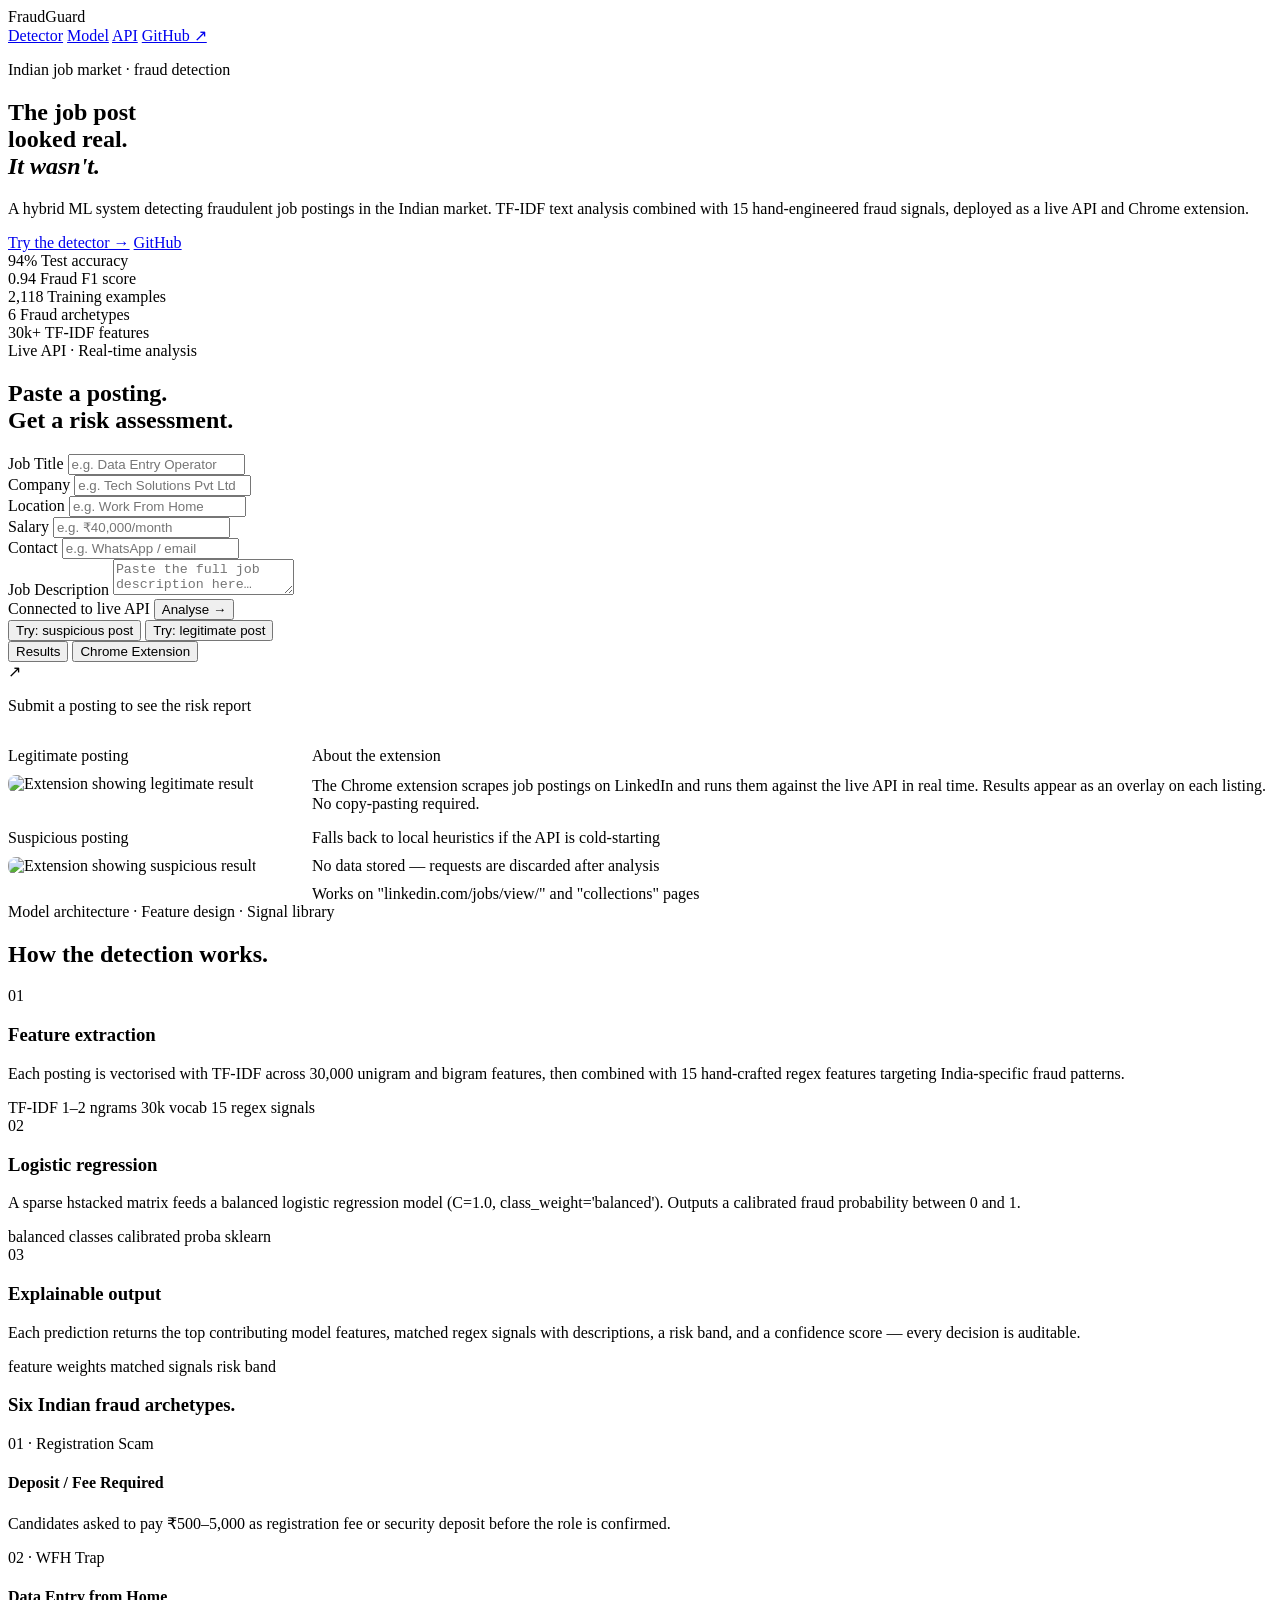
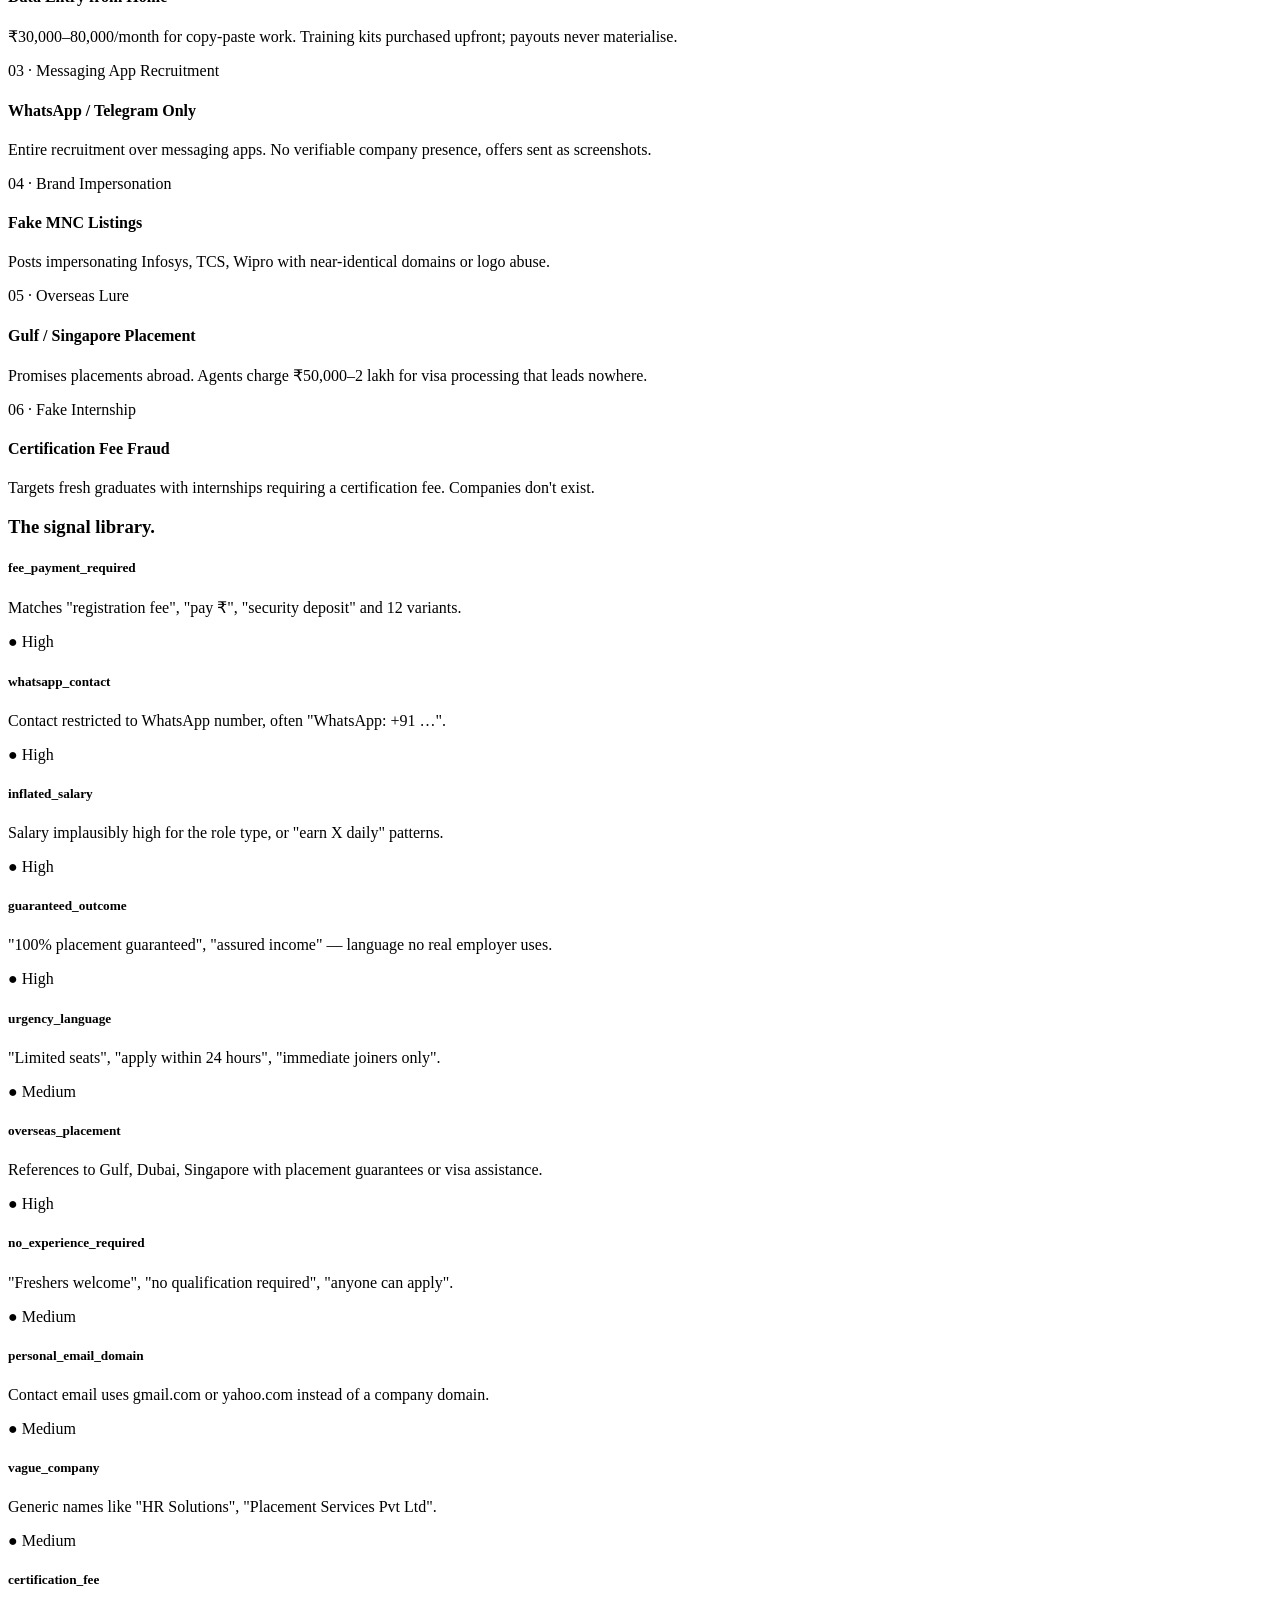
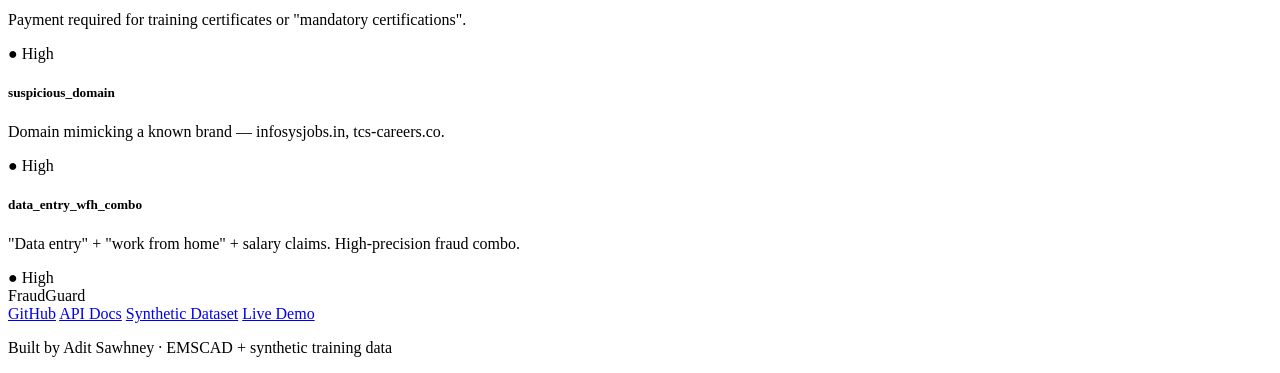
==== docs/index.html @ 1cb0fa7d "add kaggle dataset link" ====
<!DOCTYPE html>
<html lang="en">
<head>
  <meta charset="UTF-8" />
  <meta name="viewport" content="width=device-width, initial-scale=1.0" />
  <title>FraudGuard — Indian Job Fraud Detection</title>

  <link rel="preconnect" href="https://fonts.googleapis.com">
  <link rel="preconnect" href="https://fonts.gstatic.com" crossorigin>
  <link href="https://fonts.googleapis.com/css2?family=Playfair+Display:ital,wght@0,600;0,700;1,400;1,600&family=DM+Sans:opsz,wght@9..40,300;9..40,400;9..40,500&family=DM+Mono:wght@400;500&display=swap" rel="stylesheet">

  <!-- Global -->
  <link rel="stylesheet" href="css/tokens.css">
  <link rel="stylesheet" href="css/base.css">

  <!-- Per-screen -->
  <link rel="stylesheet" href="screens/screen1.css">
  <link rel="stylesheet" href="screens/screen2.css">
  <link rel="stylesheet" href="screens/screen3.css">
</head>
<body>

  <!-- Nav -->
  <nav class="nav">
    <div class="container nav__inner">
      <span class="nav__logo">Fraud<span>Guard</span></span>
      <div class="nav__links">
        <a href="#screen2">Detector</a>
        <a href="#screen3">Model</a>
        <a href="https://fraud-job-detector-1mdz.onrender.com/docs" target="_blank">API</a>
        <a href="https://github.com/aditsawhney/Fraud-Job-Detector" target="_blank">GitHub ↗</a>
      </div>
    </div>
  </nav>

  <!-- Screen 1: Hero -->
  <section id="screen1">
    <div class="s1__body">
      <div class="container">
        <p class="s1__label">Indian job market · fraud detection</p>
        <h1 class="s1__title">
          The job post<br>looked real.<br><em>It wasn't.</em>
        </h1>
        <p class="s1__sub">
          A hybrid ML system detecting fraudulent job postings in the Indian market.
          TF-IDF text analysis combined with 15 hand-engineered fraud signals,
          deployed as a live API and Chrome extension.
        </p>
        <div class="s1__actions">
          <a href="#screen2" class="btn btn--primary">Try the detector →</a>
          <a href="https://github.com/aditsawhney/Fraud-Job-Detector" target="_blank" class="btn btn--outline">GitHub</a>
        </div>
      </div>
    </div>
    <div class="s1__stats">
      <div class="s1__stat">
        <span class="s1__stat-val">94%</span>
        <span class="s1__stat-label">Test accuracy</span>
      </div>
      <div class="s1__stat">
        <span class="s1__stat-val">0.94</span>
        <span class="s1__stat-label">Fraud F1 score</span>
      </div>
      <div class="s1__stat">
        <span class="s1__stat-val">2,118</span>
        <span class="s1__stat-label">Training examples</span>
      </div>
      <div class="s1__stat">
        <span class="s1__stat-val">6</span>
        <span class="s1__stat-label">Fraud archetypes</span>
      </div>
      <div class="s1__stat">
        <span class="s1__stat-val">30k+</span>
        <span class="s1__stat-label">TF-IDF features</span>
      </div>
    </div>
  </section>

  <!-- Screen 2: Detector + Extension -->
  <section id="screen2">
    <div class="container">
      <div class="s2__header">
        <span class="s2__label">Live API · Real-time analysis</span>
        <h2 class="s2__title">Paste a posting.<br>Get a risk assessment.</h2>
      </div>
      <div class="s2__grid">

        <!-- Input form -->
        <div class="s2__form-card">
          <div class="s2__form-grid">
            <div class="field">
              <label>Job Title</label>
              <input type="text" id="inp-title" placeholder="e.g. Data Entry Operator" />
            </div>
            <div class="field">
              <label>Company</label>
              <input type="text" id="inp-company" placeholder="e.g. Tech Solutions Pvt Ltd" />
            </div>
            <div class="field">
              <label>Location</label>
              <input type="text" id="inp-location" placeholder="e.g. Work From Home" />
            </div>
            <div class="field">
              <label>Salary</label>
              <input type="text" id="inp-salary" placeholder="e.g. ₹40,000/month" />
            </div>
            <div class="field field--full">
              <label>Contact</label>
              <input type="text" id="inp-contact" placeholder="e.g. WhatsApp / email" />
            </div>
            <div class="field field--full">
              <label>Job Description</label>
              <textarea id="inp-description" placeholder="Paste the full job description here…"></textarea>
            </div>
          </div>
          <div class="s2__form-footer">
            <span class="s2__form-note">Connected to live API</span>
            <button class="btn btn--primary" id="analyze-btn">Analyse →</button>
          </div>
          <div class="s2__examples">
            <button class="s2__example-btn" onclick="loadExample('fraud')">Try: suspicious post</button>
            <button class="s2__example-btn" onclick="loadExample('legit')">Try: legitimate post</button>
          </div>
        </div>

        <!-- Tabs: Results / Extension -->
        <div class="s2__right">
          <div class="s2__tabs">
            <button class="s2__tab active" onclick="switchTab('results', this)">Results</button>
            <button class="s2__tab" onclick="switchTab('extension', this)">Chrome Extension</button>
          </div>

          <div class="s2__panel active" id="tab-results">
            <div id="result-idle" class="s2__result-idle">
              <div class="s2__result-idle-icon">↗</div>
              <p>Submit a posting to see the risk report</p>
            </div>
            <div id="result-content" style="display:none"></div>
          </div>

          <div class="s2__panel" id="tab-extension">
            <div class="s2__ext-panel">
              <div style="display:grid; grid-template-columns:280px 1fr; gap:24px; align-items:start;">
                <div>
                  <p class="ext-mockup-label" style="margin-bottom:10px;">Legitimate posting</p>
                  <img src="images/real.png" alt="Extension showing legitimate result" style="width:100%; border-radius:8px; border:1px solid var(--border); margin-bottom:20px;">
                  <p class="ext-mockup-label" style="margin-bottom:10px;">Suspicious posting</p>
                  <img src="images/suspicious.png" alt="Extension showing suspicious result" style="width:100%; border-radius:8px; border:1px solid var(--border);">
                </div>
                <div>
                    <p class="ext-mockup-label" style="margin-bottom:12px;">About the extension</p>
                    <p class="ext-context" style="border:none; padding:0; margin:0 0 16px 0;">
                      The Chrome extension scrapes job postings on LinkedIn and runs them against the live API in real time. Results appear as an overlay on each listing. No copy-pasting required.
                    </p>
                    <div style="display:flex; flex-direction:column; gap:10px;">
                      <p class="ext-context" style="border:none; padding:0; margin:0;">Falls back to local heuristics if the API is cold-starting</p>
                      <p class="ext-context" style="border:none; padding:0; margin:0;">No data stored — requests are discarded after analysis</p>
                      <p class="ext-context" style="border:none; padding:0; margin:0;">Works on "linkedin.com/jobs/view/" and "collections" pages</p>
                    </div>
                  </div>
              </div>
            </div>
          </div>
        </div>

      </div>
    </div>
  </section>

  <!-- Screen 3: Model + Archetypes + Signals + Footer -->
  <section id="screen3">
    <div class="container">

      <span class="s3__label">Model architecture · Feature design · Signal library</span>
      <h2 class="s3__title">How the detection works.</h2>

      <div class="s3__steps">
        <div class="s3__step">
          <div class="s3__step-num">01</div>
          <h3>Feature extraction</h3>
          <p>Each posting is vectorised with TF-IDF across 30,000 unigram and bigram features, then combined with 15 hand-crafted regex features targeting India-specific fraud patterns.</p>
          <div class="s3__step-tags">
            <span class="s3__tag">TF-IDF 1–2 ngrams</span>
            <span class="s3__tag">30k vocab</span>
            <span class="s3__tag">15 regex signals</span>
          </div>
        </div>
        <div class="s3__step">
          <div class="s3__step-num">02</div>
          <h3>Logistic regression</h3>
          <p>A sparse hstacked matrix feeds a balanced logistic regression model (C=1.0, class_weight='balanced'). Outputs a calibrated fraud probability between 0 and 1.</p>
          <div class="s3__step-tags">
            <span class="s3__tag">balanced classes</span>
            <span class="s3__tag">calibrated proba</span>
            <span class="s3__tag">sklearn</span>
          </div>
        </div>
        <div class="s3__step">
          <div class="s3__step-num">03</div>
          <h3>Explainable output</h3>
          <p>Each prediction returns the top contributing model features, matched regex signals with descriptions, a risk band, and a confidence score — every decision is auditable.</p>
          <div class="s3__step-tags">
            <span class="s3__tag">feature weights</span>
            <span class="s3__tag">matched signals</span>
            <span class="s3__tag">risk band</span>
          </div>
        </div>
      </div>

      <h3 class="s3__sub-title">Six Indian fraud archetypes.</h3>
      <div class="s3__archetypes">
        <div class="s3__archetype">
          <span class="s3__archetype-num">01 · Registration Scam</span>
          <h4>Deposit / Fee Required</h4>
          <p>Candidates asked to pay ₹500–5,000 as registration fee or security deposit before the role is confirmed.</p>
        </div>
        <div class="s3__archetype">
          <span class="s3__archetype-num">02 · WFH Trap</span>
          <h4>Data Entry from Home</h4>
          <p>₹30,000–80,000/month for copy-paste work. Training kits purchased upfront; payouts never materialise.</p>
        </div>
        <div class="s3__archetype">
          <span class="s3__archetype-num">03 · Messaging App Recruitment</span>
          <h4>WhatsApp / Telegram Only</h4>
          <p>Entire recruitment over messaging apps. No verifiable company presence, offers sent as screenshots.</p>
        </div>
        <div class="s3__archetype">
          <span class="s3__archetype-num">04 · Brand Impersonation</span>
          <h4>Fake MNC Listings</h4>
          <p>Posts impersonating Infosys, TCS, Wipro with near-identical domains or logo abuse.</p>
        </div>
        <div class="s3__archetype">
          <span class="s3__archetype-num">05 · Overseas Lure</span>
          <h4>Gulf / Singapore Placement</h4>
          <p>Promises placements abroad. Agents charge ₹50,000–2 lakh for visa processing that leads nowhere.</p>
        </div>
        <div class="s3__archetype">
          <span class="s3__archetype-num">06 · Fake Internship</span>
          <h4>Certification Fee Fraud</h4>
          <p>Targets fresh graduates with internships requiring a certification fee. Companies don't exist.</p>
        </div>
      </div>

      <h3 class="s3__sub-title">The signal library.</h3>
      <div class="s3__signals">
        <div class="s3__signal">
          <h5>fee_payment_required</h5>
          <p>Matches "registration fee", "pay ₹", "security deposit" and 12 variants.</p>
          <div class="s3__signal-sev s3__signal-sev--high">● High</div>
        </div>
        <div class="s3__signal">
          <h5>whatsapp_contact</h5>
          <p>Contact restricted to WhatsApp number, often "WhatsApp: +91 …".</p>
          <div class="s3__signal-sev s3__signal-sev--high">● High</div>
        </div>
        <div class="s3__signal">
          <h5>inflated_salary</h5>
          <p>Salary implausibly high for the role type, or "earn X daily" patterns.</p>
          <div class="s3__signal-sev s3__signal-sev--high">● High</div>
        </div>
        <div class="s3__signal">
          <h5>guaranteed_outcome</h5>
          <p>"100% placement guaranteed", "assured income" — language no real employer uses.</p>
          <div class="s3__signal-sev s3__signal-sev--high">● High</div>
        </div>
        <div class="s3__signal">
          <h5>urgency_language</h5>
          <p>"Limited seats", "apply within 24 hours", "immediate joiners only".</p>
          <div class="s3__signal-sev s3__signal-sev--medium">● Medium</div>
        </div>
        <div class="s3__signal">
          <h5>overseas_placement</h5>
          <p>References to Gulf, Dubai, Singapore with placement guarantees or visa assistance.</p>
          <div class="s3__signal-sev s3__signal-sev--high">● High</div>
        </div>
        <div class="s3__signal">
          <h5>no_experience_required</h5>
          <p>"Freshers welcome", "no qualification required", "anyone can apply".</p>
          <div class="s3__signal-sev s3__signal-sev--medium">● Medium</div>
        </div>
        <div class="s3__signal">
          <h5>personal_email_domain</h5>
          <p>Contact email uses gmail.com or yahoo.com instead of a company domain.</p>
          <div class="s3__signal-sev s3__signal-sev--medium">● Medium</div>
        </div>
        <div class="s3__signal">
          <h5>vague_company</h5>
          <p>Generic names like "HR Solutions", "Placement Services Pvt Ltd".</p>
          <div class="s3__signal-sev s3__signal-sev--medium">● Medium</div>
        </div>
        <div class="s3__signal">
          <h5>certification_fee</h5>
          <p>Payment required for training certificates or "mandatory certifications".</p>
          <div class="s3__signal-sev s3__signal-sev--high">● High</div>
        </div>
        <div class="s3__signal">
          <h5>suspicious_domain</h5>
          <p>Domain mimicking a known brand — infosysjobs.in, tcs-careers.co.</p>
          <div class="s3__signal-sev s3__signal-sev--high">● High</div>
        </div>
        <div class="s3__signal">
          <h5>data_entry_wfh_combo</h5>
          <p>"Data entry" + "work from home" + salary claims. High-precision fraud combo.</p>
          <div class="s3__signal-sev s3__signal-sev--high">● High</div>
        </div>
      </div>

      <div class="s3__footer">
        <div class="s3__footer-logo">Fraud<span>Guard</span></div>
        <div class="s3__footer-links">
          <a href="https://github.com/aditsawhney/Fraud-Job-Detector" target="_blank">GitHub</a>
          <a href="https://fraud-job-detector-1mdz.onrender.com/docs" target="_blank">API Docs</a>
          <a href="https://www.kaggle.com/datasets/aditsawhney/indian-job-fraud-dataset" target="_blank">Synthetic Dataset</a>
          <a href="#screen2">Live Demo</a>
        </div>
        <p class="s3__footer-copy">Built by Adit Sawhney · EMSCAD + synthetic training data</p>
      </div>

    </div>
  </section>

  <script src="js/detector.js"></script>

</body>
</html>
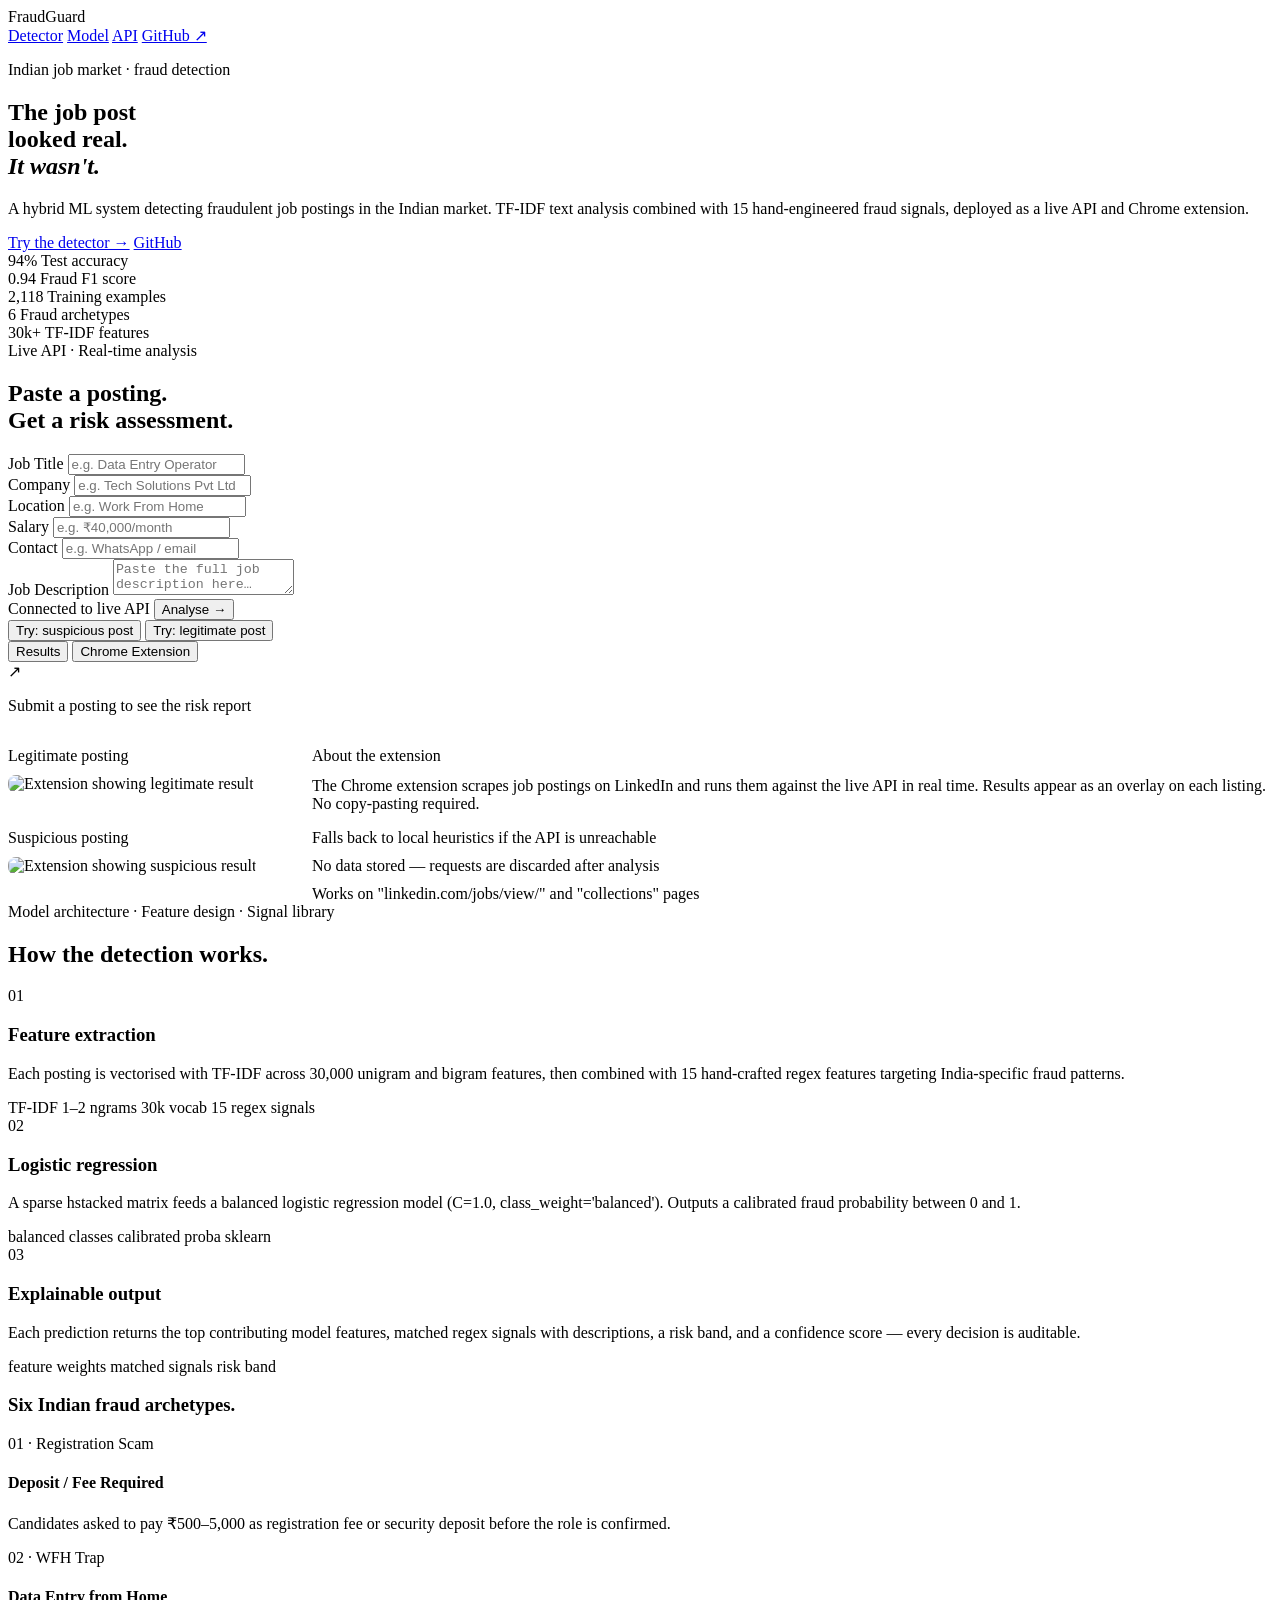
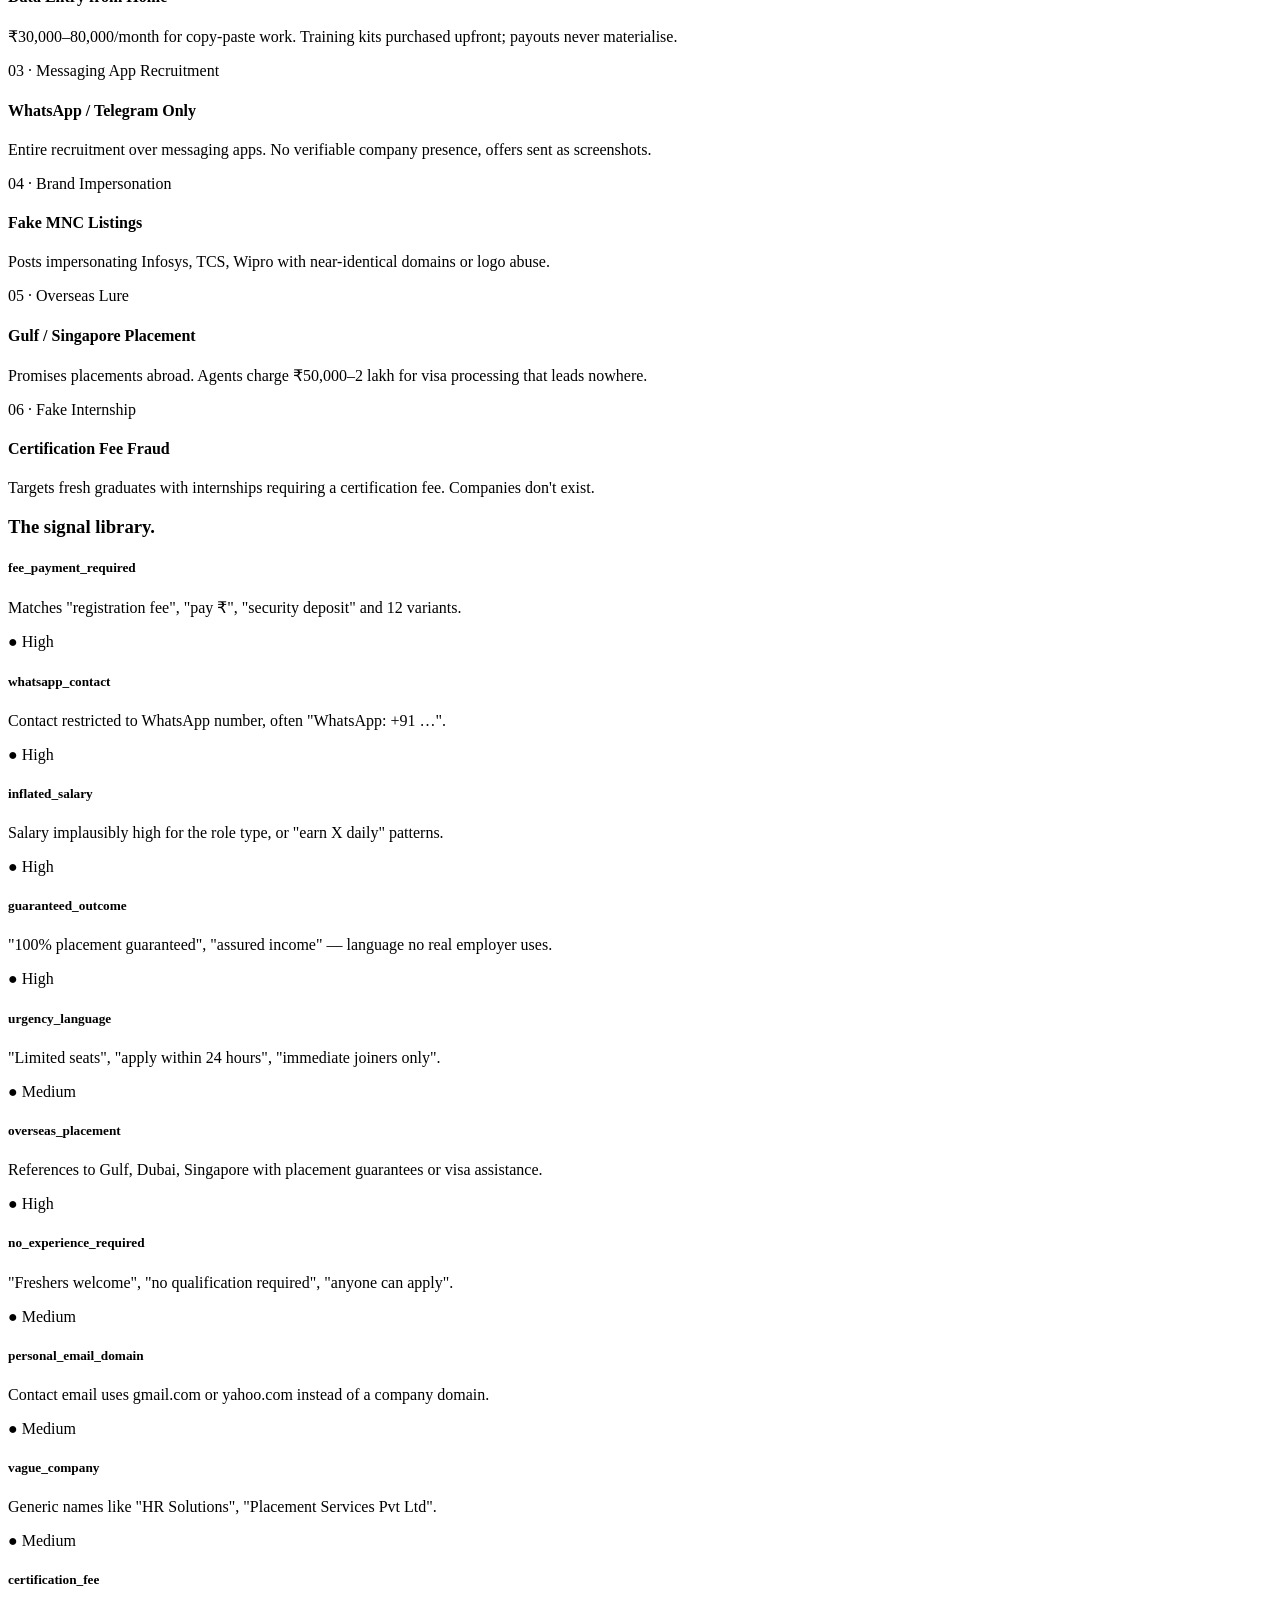
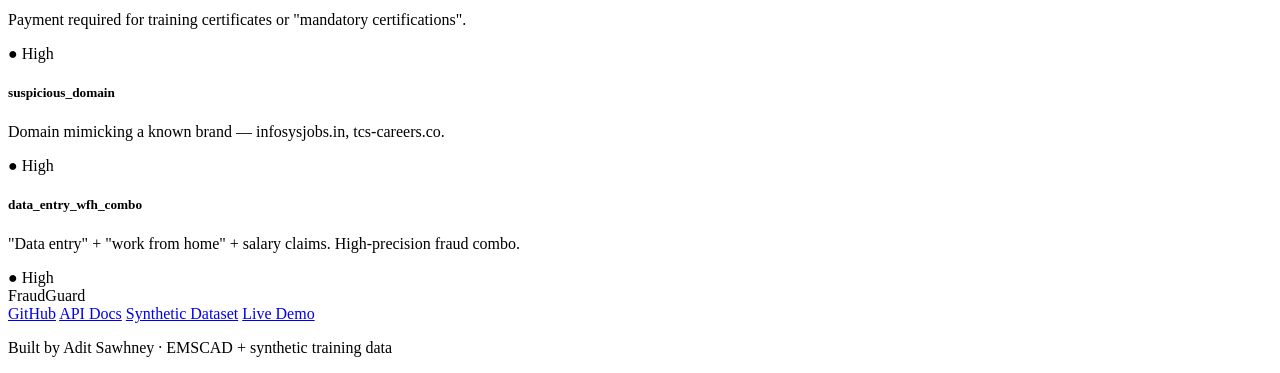
==== commit 4e77ee86: "Point site, extension and README at Railway backend" ====
--- a/docs/index.html
+++ b/docs/index.html
@@ -27,7 +27,7 @@
       <div class="nav__links">
         <a href="#screen2">Detector</a>
         <a href="#screen3">Model</a>
-        <a href="https://fraud-job-detector-1mdz.onrender.com/docs" target="_blank">API</a>
+        <a href="https://fraudguard-production-c4a437a7.up.railway.app/docs" target="_blank">API</a>
         <a href="https://github.com/aditsawhney/Fraud-Job-Detector" target="_blank">GitHub ↗</a>
       </div>
     </div>
@@ -143,9 +143,9 @@
               <div style="display:grid; grid-template-columns:280px 1fr; gap:24px; align-items:start;">
                 <div>
                   <p class="ext-mockup-label" style="margin-bottom:10px;">Legitimate posting</p>
-                  <img src="images/real.png" alt="Extension showing legitimate result" style="width:100%; border-radius:8px; border:1px solid var(--border); margin-bottom:20px;">
+                  <img src="images/real_detection.png" alt="Extension showing legitimate result" style="width:100%; border-radius:8px; border:1px solid var(--border); margin-bottom:20px;">
                   <p class="ext-mockup-label" style="margin-bottom:10px;">Suspicious posting</p>
-                  <img src="images/suspicious.png" alt="Extension showing suspicious result" style="width:100%; border-radius:8px; border:1px solid var(--border);">
+                  <img src="images/suspicious_detection.png" alt="Extension showing suspicious result" style="width:100%; border-radius:8px; border:1px solid var(--border);">
                 </div>
                 <div>
                     <p class="ext-mockup-label" style="margin-bottom:12px;">About the extension</p>
@@ -153,7 +153,7 @@
                       The Chrome extension scrapes job postings on LinkedIn and runs them against the live API in real time. Results appear as an overlay on each listing. No copy-pasting required.
                     </p>
                     <div style="display:flex; flex-direction:column; gap:10px;">
-                      <p class="ext-context" style="border:none; padding:0; margin:0;">Falls back to local heuristics if the API is cold-starting</p>
+                      <p class="ext-context" style="border:none; padding:0; margin:0;">Falls back to local heuristics if the API is unreachable</p>
                       <p class="ext-context" style="border:none; padding:0; margin:0;">No data stored — requests are discarded after analysis</p>
                       <p class="ext-context" style="border:none; padding:0; margin:0;">Works on "linkedin.com/jobs/view/" and "collections" pages</p>
                     </div>
@@ -308,8 +308,8 @@
       <div class="s3__footer">
         <div class="s3__footer-logo">Fraud<span>Guard</span></div>
         <div class="s3__footer-links">
-          <a href="https://github.com/aditsawhney/Fraud-Job-Detector" target="_blank">GitHub</a>
-          <a href="https://fraud-job-detector-1mdz.onrender.com/docs" target="_blank">API Docs</a>
+          <a href="https://github.com/aditsawhney/FraudGuard" target="_blank">GitHub</a>
+          <a href="https://fraudguard-production-c4a437a7.up.railway.app/docs" target="_blank">API Docs</a>
           <a href="https://www.kaggle.com/datasets/aditsawhney/indian-job-fraud-dataset" target="_blank">Synthetic Dataset</a>
           <a href="#screen2">Live Demo</a>
         </div>
